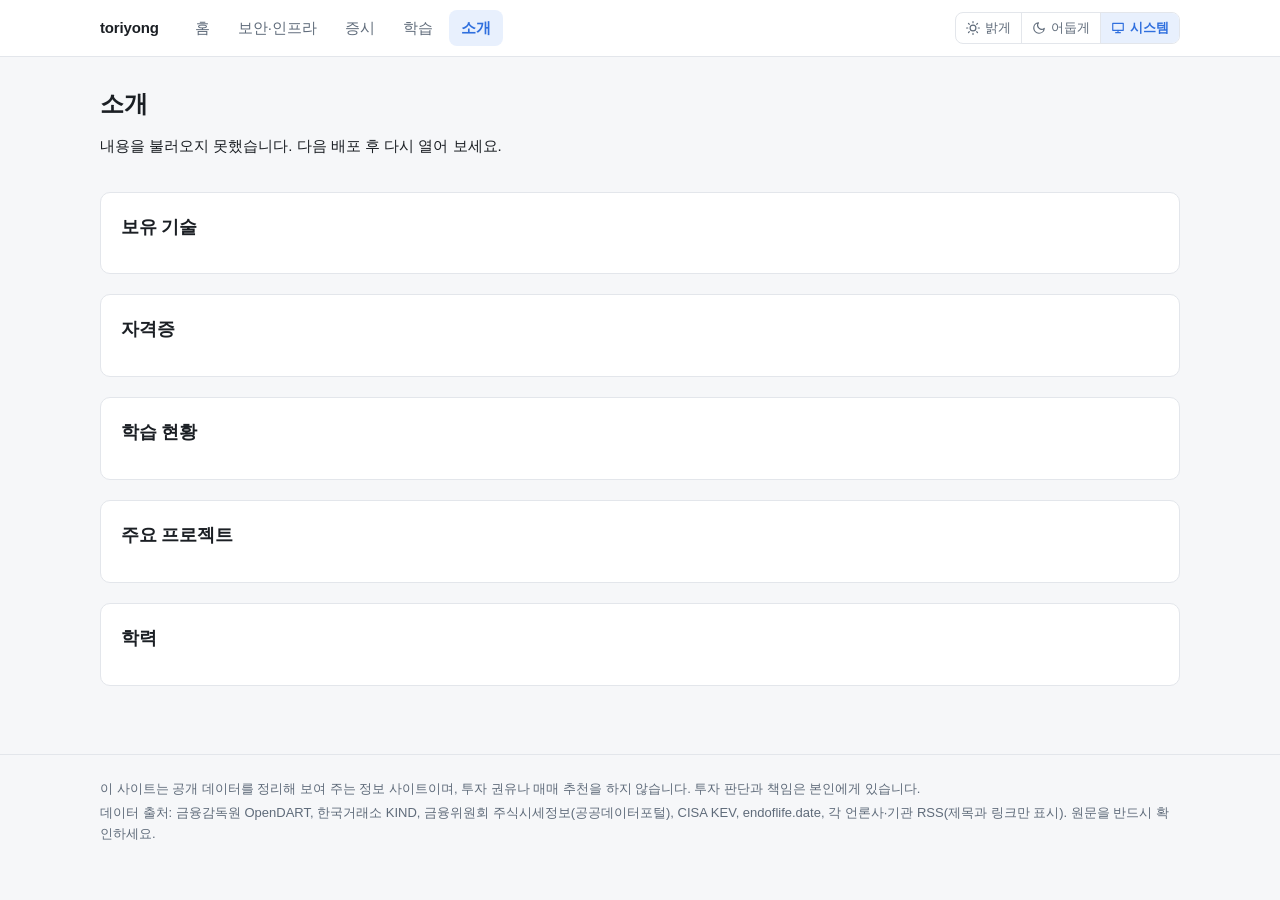
==== site/about/index.html @ ed3b2748 "소개: 개인 포트폴리오 페이지 추가 같은 저장소에 /about/ 로 추가. 탭에 '소개' 추가.  - config/portfolio.yml 하나만 고치면 내용이 바뀐다 - tool" ====
<!DOCTYPE html>
<html lang="ko">
<head>
  <meta charset="utf-8">
  <meta name="viewport" content="width=device-width, initial-scale=1">
  <!-- 검색 색인 차단. 공개하려면 아래 한 줄을 지우세요(내용을 검토한 뒤에). -->
  <meta name="robots" content="noindex, nofollow">
  <meta http-equiv="Content-Security-Policy" content="default-src 'self'; script-src 'self'; style-src 'self'; img-src 'self' data:; connect-src 'self'; base-uri 'none'; form-action 'none'; object-src 'none'">
  <meta name="referrer" content="strict-origin-when-cross-origin">
  <title>소개 · toriyong</title>
  <script src="../assets/theme.js"></script>
  <link rel="stylesheet" href="../assets/style.css">
</head>
<body data-root="../" data-tab="about">
  <main>
    <div class="wrap">
      <header class="pf-head">
        <h1 id="pf-name">소개</h1>
        <p class="pf-headline" id="pf-headline"></p>
        <p class="pf-summary" id="pf-summary"></p>
        <div class="pf-links" id="pf-links"></div>
      </header>

      <section class="panel">
        <div class="panel-head"><h2>보유 기술</h2></div>
        <div id="pf-skills"></div>
      </section>

      <section class="panel">
        <div class="panel-head">
          <h2>자격증</h2>
          <span class="meta" id="pf-cert-note"></span>
        </div>
        <div id="pf-certs"></div>
      </section>

      <section class="panel">
        <div class="panel-head">
          <h2>학습 현황</h2>
          <span class="meta" id="pf-study-note"></span>
        </div>
        <div id="pf-study"></div>
      </section>

      <section class="panel">
        <div class="panel-head"><h2>주요 프로젝트</h2></div>
        <div id="pf-projects"></div>
      </section>

      <section class="panel" id="pf-edu-panel">
        <div class="panel-head"><h2>학력</h2></div>
        <div id="pf-edu"></div>
      </section>
    </div>
  </main>
  <script src="../assets/common.js"></script>
  <script src="about.js"></script>
</body>
</html>
---- site/assets/style.css ----
/* toriyong.github.io — 공통 스타일 (외부 폰트·CDN 없음) */
:root {
  --bg: #f6f7f9;
  --panel: #ffffff;
  --line: #e3e6eb;
  --text: #1b1f24;
  --muted: #5f6b7a;
  --accent: #2f6fde;
  --accent-soft: #e8f0fd;
  --good: #1a7f4b;
  --good-soft: #e3f4ea;
  --warn: #9a6200;
  --warn-soft: #fdf1dc;
  --bad: #c0392b;
  --bad-soft: #fbe6e3;
  --neutral-soft: #eef0f3;
  --radius: 10px;
  color-scheme: light;
  --font: -apple-system, BlinkMacSystemFont, "Segoe UI", "Apple SD Gothic Neo", "Malgun Gothic", "Noto Sans KR", sans-serif;
}
/* 테마: data-theme = light | dark | system (theme.js가 <html>에 설정) */
:root[data-theme="dark"] {
    --bg: #0f1216;
    --panel: #171b21;
    --line: #2a3039;
    --text: #e6e9ee;
    --muted: #9aa5b4;
    --accent: #6ea0ff;
    --accent-soft: #1b2a45;
    --good: #4cc38a;
    --good-soft: #15302a;
    --warn: #e5b04a;
    --warn-soft: #3a2e14;
    --bad: #ff7b6b;
    --bad-soft: #3d1d1a;
    --neutral-soft: #222830;
    color-scheme: dark;
}
@media (prefers-color-scheme: dark) {
  :root[data-theme="system"], :root:not([data-theme]) {
    --bg: #0f1216;
    --panel: #171b21;
    --line: #2a3039;
    --text: #e6e9ee;
    --muted: #9aa5b4;
    --accent: #6ea0ff;
    --accent-soft: #1b2a45;
    --good: #4cc38a;
    --good-soft: #15302a;
    --warn: #e5b04a;
    --warn-soft: #3a2e14;
    --bad: #ff7b6b;
    --bad-soft: #3d1d1a;
    --neutral-soft: #222830;
    color-scheme: dark;
  }
}

* { box-sizing: border-box; }
html, body { margin: 0; }
body {
  background: var(--bg);
  color: var(--text);
  font: 15px/1.6 var(--font);
  -webkit-font-smoothing: antialiased;
}
a { color: var(--accent); text-decoration: none; }
a:hover { text-decoration: underline; }
.wrap { max-width: 1120px; margin: 0 auto; padding: 0 20px; }

/* 헤더 / 탭 */
.site-header { background: var(--panel); border-bottom: 1px solid var(--line); position: sticky; top: 0; z-index: 10; }
.site-header .wrap { display: flex; align-items: center; gap: 24px; height: 56px; }
.brand { font-weight: 700; color: var(--text); letter-spacing: -0.01em; }
.tabs { display: flex; gap: 4px; overflow-x: auto; }
.tabs a { padding: 6px 12px; border-radius: 8px; color: var(--muted); white-space: nowrap; }
.tabs a:hover { background: var(--neutral-soft); text-decoration: none; }
.tabs a.active { color: var(--accent); background: var(--accent-soft); font-weight: 600; }

main { padding: 28px 0 48px; }
h1 { font-size: 24px; margin: 0 0 4px; letter-spacing: -0.02em; }
h2 { font-size: 18px; margin: 0 0 12px; letter-spacing: -0.01em; }
.lead { color: var(--muted); margin: 0 0 24px; }

/* 패널 */
.panel { background: var(--panel); border: 1px solid var(--line); border-radius: var(--radius); padding: 20px; margin-bottom: 20px; }
.panel-head { display: flex; align-items: baseline; justify-content: space-between; gap: 12px; flex-wrap: wrap; margin-bottom: 12px; }
.panel-head h2 { margin: 0; }
.meta { color: var(--muted); font-size: 13px; }

/* 배너 */
.banner { border-radius: 8px; padding: 10px 14px; margin-bottom: 16px; font-size: 14px; }
.banner.warn { background: var(--warn-soft); color: var(--warn); }
.banner.info { background: var(--accent-soft); color: var(--accent); }
.hidden { display: none !important; }

/* 허브 카드 */
.cards { display: grid; grid-template-columns: repeat(auto-fit, minmax(260px, 1fr)); gap: 16px; }
.card { display: block; background: var(--panel); border: 1px solid var(--line); border-radius: var(--radius); padding: 20px; color: var(--text); transition: border-color .15s; }
.card:hover { border-color: var(--accent); text-decoration: none; }
.card h2 { margin-bottom: 6px; }
.card p { color: var(--muted); margin: 0 0 12px; }
.card .stat { font-size: 13px; color: var(--muted); }
.card .stat strong { color: var(--text); }

/* 요약 칩 */
.chips { display: flex; flex-wrap: wrap; gap: 8px; }
.chip { display: inline-flex; align-items: center; gap: 6px; padding: 4px 10px; border-radius: 999px; background: var(--neutral-soft); font-size: 13px; }
.chip strong { font-weight: 700; }

/* 등급 배지 */
.badge { display: inline-block; padding: 1px 8px; border-radius: 6px; font-size: 12px; font-weight: 600; white-space: nowrap; }
.g-scalp { background: var(--good-soft); color: var(--good); }
.g-swing { background: var(--accent-soft); color: var(--accent); }
.g-watch { background: var(--neutral-soft); color: var(--muted); }
.g-pending { background: var(--warn-soft); color: var(--warn); }
.g-exclude { background: var(--bad-soft); color: var(--bad); }
.g-spac { background: var(--neutral-soft); color: var(--muted); }

/* 캘린더 */
.cal-nav { display: flex; align-items: center; gap: 8px; }
.cal-nav button { background: var(--panel); color: var(--text); border: 1px solid var(--line); border-radius: 8px; padding: 4px 10px; cursor: pointer; font: inherit; }
.cal-nav button:hover { border-color: var(--accent); }
.cal-title { font-weight: 700; min-width: 110px; text-align: center; }
.cal { display: grid; grid-template-columns: repeat(5, minmax(0, 1fr)); gap: 6px; }
.cal-dow { font-size: 12px; color: var(--muted); text-align: center; padding-bottom: 2px; }
.cal-day { min-width: 0; min-height: 92px; border: 1px solid var(--line); border-radius: 8px; padding: 6px; background: var(--bg); }
.cal-day.out { opacity: .4; }
.cal-day.today { border-color: var(--accent); box-shadow: inset 0 0 0 1px var(--accent); }
.cal-date { font-size: 12px; font-weight: 700; color: var(--muted); margin-bottom: 4px; }
.ev { display: block; font-size: 12px; line-height: 1.35; padding: 2px 6px; border-radius: 5px; margin-bottom: 3px; background: var(--panel); border: 1px solid var(--line); overflow: hidden; text-overflow: ellipsis; white-space: nowrap; }
.ev.sub { border-left: 3px solid var(--accent); }
.ev.list { border-left: 3px solid var(--good); }
.ev-kind { color: var(--muted); margin-right: 3px; }

/* 테이블 */
.filters { display: flex; gap: 6px; flex-wrap: wrap; }
.filters button { background: var(--panel); color: var(--muted); border: 1px solid var(--line); border-radius: 999px; padding: 3px 12px; cursor: pointer; font: inherit; font-size: 13px; }
.filters button.on { color: var(--accent); border-color: var(--accent); background: var(--accent-soft); }
.table-wrap { overflow-x: auto; }
table { width: 100%; border-collapse: collapse; font-size: 14px; }
th, td { padding: 9px 10px; border-bottom: 1px solid var(--line); text-align: left; vertical-align: top; white-space: nowrap; }
th { font-size: 12px; color: var(--muted); font-weight: 600; }
td.num, th.num { text-align: right; font-variant-numeric: tabular-nums; }
td.name strong { display: block; }
td .sub-line { display: block; font-size: 12px; color: var(--muted); }
details.reasons summary { cursor: pointer; list-style: none; }
details.reasons summary::-webkit-details-marker { display: none; }
details.reasons ul { margin: 6px 0 0; padding-left: 16px; font-size: 12px; color: var(--muted); white-space: normal; min-width: 220px; }
.empty { color: var(--muted); text-align: center; padding: 28px 0; }

/* 범례 */
.legend { display: grid; gap: 8px; margin: 0; padding: 0; list-style: none; }
.legend li { display: flex; gap: 10px; align-items: baseline; font-size: 14px; }
.legend .badge { min-width: 64px; text-align: center; }

/* 준비 중 */
.soon { text-align: center; padding: 48px 20px; }
.soon ul { display: inline-block; text-align: left; color: var(--muted); }

/* 푸터 */
.site-footer { border-top: 1px solid var(--line); padding: 20px 0 32px; color: var(--muted); font-size: 13px; }
.site-footer p { margin: 4px 0; }

@media (max-width: 720px) {
  .site-header .wrap { gap: 12px; }
  .brand { display: none; }
  .cal { gap: 3px; }
  .cal-day { min-height: 64px; padding: 4px; }
  .ev { font-size: 11px; padding: 1px 4px; }
}

/* 테마 전환 버튼 */
.theme-switch { margin-left: auto; display: inline-flex; border: 1px solid var(--line); border-radius: 8px; overflow: hidden; flex-shrink: 0; }
.theme-switch button { display: inline-flex; align-items: center; background: transparent; color: var(--muted); border: 0; padding: 5px 10px; font: inherit; font-size: 13px; cursor: pointer; white-space: nowrap; }
.theme-switch button + button { border-left: 1px solid var(--line); }
.theme-switch button:hover { color: var(--text); background: var(--neutral-soft); }
.theme-switch button[aria-pressed="true"] { color: var(--accent); background: var(--accent-soft); font-weight: 600; }
.theme-switch .ico { margin-right: 5px; flex-shrink: 0; }
@media (max-width: 720px) {
  .theme-switch .lbl { display: none; }
  .theme-switch .ico { margin-right: 0; }
  .theme-switch button { padding: 6px 9px; }
}

/* ---------------- 보안·인프라 페이지 ---------------- */
.stats { display: grid; grid-template-columns: repeat(4, minmax(0, 1fr)); gap: 12px; }
.stat-tile { display: flex; flex-direction: column; gap: 2px; padding: 14px 16px; border: 1px solid var(--line); border-radius: 10px; background: var(--bg); color: var(--text); min-width: 0; }
.stat-tile:hover { border-color: var(--accent); text-decoration: none; }
.stat-label { font-size: 13px; color: var(--muted); }
.stat-value { font-size: 26px; font-weight: 700; letter-spacing: -0.02em; line-height: 1.25; }
.stat-note { font-size: 12px; color: var(--muted); overflow: hidden; text-overflow: ellipsis; white-space: nowrap; }
.stat-tile.tone-bad .stat-value { color: var(--bad); }
.stat-tile.tone-warn .stat-value { color: var(--warn); }

.jump { display: flex; gap: 6px; overflow-x: auto; padding: 2px 0 14px; margin-bottom: 4px; scrollbar-width: none; }
.jump::-webkit-scrollbar { display: none; }
.jump a { flex-shrink: 0; padding: 5px 12px; border: 1px solid var(--line); border-radius: 999px; background: var(--panel); color: var(--muted); font-size: 13px; }
.jump a:hover { color: var(--accent); border-color: var(--accent); text-decoration: none; }
section[id] { scroll-margin-top: 72px; }

.badge.sev-critical { background: var(--bad-soft); color: var(--bad); }
.badge.sev-high { background: var(--warn-soft); color: var(--warn); }
.badge.sev-medium { background: var(--accent-soft); color: var(--accent); }
.badge.sev-info { background: var(--neutral-soft); color: var(--muted); }
.tag { display: inline-block; padding: 0 7px; border-radius: 5px; font-size: 12px; background: var(--neutral-soft); color: var(--muted); white-space: nowrap; }
.src { font-size: 12px; color: var(--muted); white-space: nowrap; }

.top-list { list-style: none; margin: 0; padding: 0; counter-reset: top; }
.top-item { position: relative; padding: 12px 0 12px 34px; border-top: 1px solid var(--line); counter-increment: top; }
.top-item:first-child { border-top: 0; padding-top: 4px; }
.top-item::before { content: counter(top); position: absolute; left: 0; top: 12px; width: 22px; height: 22px; border-radius: 6px; background: var(--neutral-soft); color: var(--muted); font-size: 12px; font-weight: 700; display: grid; place-items: center; }
.top-item:first-child::before { top: 4px; }
.top-meta { display: flex; flex-wrap: wrap; align-items: center; gap: 6px; margin-bottom: 4px; }
.top-title { display: block; font-size: 16px; font-weight: 600; color: var(--text); line-height: 1.45; overflow-wrap: anywhere; }

.filter-rows { display: grid; gap: 8px; margin-bottom: 8px; }
.filter-rows .filters { flex-wrap: nowrap; overflow-x: auto; scrollbar-width: none; padding-bottom: 2px; }
.filter-rows .filters::-webkit-scrollbar { display: none; }
.filter-rows .filters button { flex-shrink: 0; }
.news-list { list-style: none; margin: 0; padding: 0; }
.news-item { padding: 10px 0; border-top: 1px solid var(--line); }
.news-item a { color: var(--text); font-weight: 500; overflow-wrap: anywhere; }
.news-sub { display: flex; flex-wrap: wrap; align-items: center; gap: 6px; margin-top: 4px; }
.more-wrap { text-align: center; margin-top: 10px; }
.more { background: var(--panel); color: var(--text); border: 1px solid var(--line); border-radius: 8px; padding: 6px 18px; cursor: pointer; font: inherit; }

.bars { list-style: none; margin: 0; padding: 0; display: grid; gap: 8px; }
.bar-row { display: grid; grid-template-columns: 96px 1fr 36px; align-items: center; gap: 10px; }
.bar-label { background: none; border: 0; padding: 0; color: var(--text); font: inherit; font-size: 13px; text-align: left; cursor: pointer; }
.bar-label:hover { color: var(--accent); }
.bar-track { height: 10px; background: var(--neutral-soft); border-radius: 999px; overflow: hidden; }
.bar-fill { display: block; height: 100%; background: var(--accent); border-radius: 999px; }
.bar-value { font-size: 13px; text-align: right; font-variant-numeric: tabular-nums; color: var(--muted); }

td.wrap-cell { white-space: normal; min-width: 200px; }
.grid-2 { display: grid; grid-template-columns: minmax(0, 1fr) minmax(0, 1fr); gap: 20px; }
.grid-2 .panel { margin-bottom: 20px; }
.patch-list, .incident-list { list-style: none; margin: 0; padding: 0; display: grid; gap: 12px; }
.patch-item { display: flex; gap: 12px; align-items: flex-start; }
.dday { flex-shrink: 0; min-width: 56px; text-align: center; padding: 4px 8px; border-radius: 8px; background: var(--neutral-soft); font-weight: 700; font-variant-numeric: tabular-nums; }
.dday.soon { background: var(--warn-soft); color: var(--warn); }
.incident-list li { overflow-wrap: anywhere; }
.incident-list .tag { margin-right: 6px; }
.link-chips { display: flex; flex-wrap: wrap; gap: 6px; margin-top: 14px; }
.link-chips .chip { color: var(--accent); }

.eol-grid { display: grid; grid-template-columns: repeat(auto-fill, minmax(240px, 1fr)); gap: 12px; }
.eol-card { border: 1px solid var(--line); border-radius: 10px; padding: 12px 14px; background: var(--bg); }
.eol-head { display: flex; justify-content: space-between; align-items: baseline; margin-bottom: 6px; }
.eol-card ul { list-style: none; margin: 0; padding: 0; }
.eol-row { display: grid; grid-template-columns: 1fr auto auto; gap: 10px; font-size: 13px; padding: 4px 0; border-top: 1px dashed var(--line); font-variant-numeric: tabular-nums; }
.eol-row:first-child { border-top: 0; }
.eol-ver { font-weight: 600; }
.eol-date { color: var(--muted); }
.eol-left { min-width: 64px; text-align: right; }
.eol-row.st-warn .eol-left { color: var(--warn); font-weight: 700; }
.eol-row.st-ended .eol-left { color: var(--bad); font-weight: 700; }

/* ---------------- 모바일 공통 ---------------- */
@media (max-width: 900px) {
  .stats { grid-template-columns: repeat(2, minmax(0, 1fr)); }
  .grid-2 { grid-template-columns: minmax(0, 1fr); gap: 0; }
}
@media (max-width: 720px) {
  .wrap { padding: 0 14px; }
  main { padding: 20px 0 36px; }
  h1 { font-size: 21px; }
  .lead { font-size: 14px; margin-bottom: 18px; }
  .panel { padding: 16px 14px; border-radius: 10px; margin-bottom: 14px; }
  .stat-value { font-size: 22px; }
  .stat-tile { padding: 12px; }
  .top-title { font-size: 15px; }
  .bar-row { grid-template-columns: 82px 1fr 30px; }
  .panel-head { margin-bottom: 10px; }
  .tabs a { padding: 6px 10px; }

  /* 표 → 카드: data-label 이 있는 표는 행을 카드처럼 쌓아서 보여 줌 */
  table.rcards thead { display: none; }
  table.rcards, table.rcards tbody, table.rcards tr, table.rcards td { display: block; width: 100%; }
  table.rcards tr { display: flex; flex-direction: column; border: 1px solid var(--line); border-radius: 10px; padding: 10px 12px; margin-bottom: 10px; background: var(--bg); }
  table.rcards td { border: 0; padding: 3px 0; white-space: normal; display: flex; justify-content: space-between; gap: 12px; text-align: right; min-width: 0; }
  table.rcards td::before { content: attr(data-label); color: var(--muted); font-size: 12px; text-align: left; flex-shrink: 0; }
  table.rcards td.num { text-align: right; }
  table.rcards td.card-title { order: -1; display: block; text-align: left; font-size: 15px; padding-bottom: 6px; margin-bottom: 4px; border-bottom: 1px dashed var(--line); }
  table.rcards td.card-title::before { content: none; }
  table.rcards td .sub-line { display: inline; margin-left: 6px; }
  table.rcards td.empty { display: block; text-align: center; }
  table.rcards td.empty::before { content: none; }
}
.card .clip { overflow: hidden; text-overflow: ellipsis; white-space: nowrap; }
/* 모바일 터치 영역 확보 (최소 32px 이상) */
@media (max-width: 720px) {
  .bar-label { min-height: 32px; }
  .filters button, .jump a { padding: 6px 12px; }
  .cal-nav button { padding: 6px 12px; }
  .theme-switch button { min-height: 32px; }
}
/* 증시 캘린더: 모바일에서는 날짜별 목록으로 */
.agenda { display: none; list-style: none; margin: 0; padding: 0; }
.agenda-day { display: grid; grid-template-columns: 44px 1fr; gap: 10px; padding: 10px 0; border-top: 1px solid var(--line); }
.agenda-day:first-child { border-top: 0; }
.agenda-day.today .agenda-date strong { color: var(--accent); }
.agenda-date { display: flex; flex-direction: column; align-items: center; line-height: 1.2; }
.agenda-date strong { font-size: 18px; }
.agenda-date span { font-size: 12px; color: var(--muted); }
.agenda-evs { display: grid; gap: 6px; min-width: 0; }
.agenda-evs .ev { display: flex; align-items: center; gap: 6px; font-size: 14px; padding: 6px 10px; margin: 0; white-space: normal; }
.ev-badge { margin-left: auto; }
@media (max-width: 720px) {
  #calendar { display: none; }
  .agenda { display: block; }
  .stat-note { white-space: normal; }
  /* 카드형 표: 라벨은 왼쪽, 값과 보조 문구는 오른쪽에 붙여서 */
  table.rcards td { justify-content: flex-end; align-items: baseline; gap: 6px; flex-wrap: wrap; }
  table.rcards td::before { margin-right: auto; }
}
/* 공모주 표(PC): 주관사는 줄바꿈 허용해서 표 폭을 줄임 */
td.uw { white-space: normal; min-width: 90px; max-width: 160px; }
th, td { padding: 9px 8px; }

/* 공모주: 30일 이후 예정 종목 접기 */
.window-note { margin: 10px 0 0; }
.rcards tr.dim td { opacity: .62; }
.rcards tr.later-toggle td { text-align: center; padding: 12px 8px; }
.rcards tr.later-toggle .more { margin: 0; }
@media (max-width: 720px) {
  .rcards tr.later-toggle { border: 0; background: none; padding: 0; }
  .rcards tr.later-toggle td { display: block; }
  .rcards tr.later-toggle td::before { content: none; }
}

/* 청약 판단(경쟁률 고정 기준) */
.sub-strong  { background: var(--good-soft); color: var(--good); }
.sub-normal  { background: var(--accent-soft); color: var(--accent); }
.sub-caution { background: var(--warn-soft); color: var(--warn); }
.sub-avoid   { background: var(--bad-soft); color: var(--bad); }
.legend + .sub-h, h3.sub-h { font-size: 15px; margin: 18px 0 8px; }

/* 요약 칩 → 간단 정보 펼침 */
.chip-btn { border: 1px solid transparent; font: inherit; font-size: 13px; color: var(--text); cursor: pointer; }
.chip-btn:hover:not([disabled]) { border-color: var(--accent); }
.chip-btn.on { border-color: var(--accent); background: var(--accent-soft); }
.chip-btn[disabled] { opacity: .5; cursor: default; }
.summary-detail { margin-top: 12px; border: 1px solid var(--line); border-radius: 10px; padding: 10px 14px; }
.sd-head { display: flex; justify-content: space-between; align-items: center; margin-bottom: 4px; }
.sd-list { list-style: none; margin: 0; padding: 0; }
.sd-list li { display: grid; grid-template-columns: minmax(120px, 200px) 1fr auto; gap: 4px 12px; align-items: center; padding: 8px 0; border-top: 1px solid var(--line); }
.sd-list li:first-child { border-top: 0; }
.sd-name { font-weight: 600; }
.sd-meta { display: flex; flex-wrap: wrap; gap: 4px 12px; font-size: 13px; color: var(--muted); }
.sd-badges { display: flex; gap: 6px; justify-content: flex-end; }
.link-btn { background: none; border: 0; color: var(--accent); cursor: pointer; font: inherit; font-size: 13px; padding: 4px; }
@media (max-width: 720px) {
  .sd-list li { grid-template-columns: 1fr auto; }
  .sd-meta { grid-column: 1 / -1; grid-row: 2; }
}

/* ---------------- 증시 하위 메뉴 · 성적표 · 관심종목 ---------------- */
.subnav { border-bottom: 1px solid var(--line); background: var(--panel); }
.subnav .wrap { display: flex; gap: 4px; overflow-x: auto; scrollbar-width: none; }
.subnav .wrap::-webkit-scrollbar { display: none; }
.subnav a { padding: 10px 14px; color: var(--muted); border-bottom: 2px solid transparent; white-space: nowrap; font-size: 14px; text-decoration: none; }
.subnav a:hover { color: var(--text); }
.subnav a.active { color: var(--accent); border-bottom-color: var(--accent); font-weight: 600; }


/* 수익률 색: 국내 관례대로 상승 빨강 · 하락 파랑 */
.up { color: #d6336c; font-weight: 600; }
.down { color: #1c7ed6; font-weight: 600; }
:root[data-theme="dark"] .up { color: #ff6b8b; }
:root[data-theme="dark"] .down { color: #4dabf7; }
@media (prefers-color-scheme: dark) {
  :root[data-theme="system"] .up, :root:not([data-theme]) .up { color: #ff6b8b; }
  :root[data-theme="system"] .down, :root:not([data-theme]) .down { color: #4dabf7; }
}
tr.hl td { background: var(--accent-soft); }

.sector-grid { display: grid; grid-template-columns: repeat(auto-fill, minmax(240px, 1fr)); gap: 10px; }
.sector { border: 1px solid var(--line); border-radius: 10px; padding: 12px; display: grid; gap: 6px; }
.sector-head { display: flex; justify-content: space-between; gap: 8px; align-items: baseline; }
.sector-n { font-weight: 800; color: var(--accent); white-space: nowrap; }
.bar { height: 6px; border-radius: 3px; background: var(--neutral-soft); overflow: hidden; }
.bar-fill { display: block; height: 100%; background: var(--accent); border-radius: 3px; }
.sector-meta { display: flex; flex-wrap: wrap; gap: 4px 12px; font-size: 13px; color: var(--muted); }
.sector-names { font-size: 12.5px; color: var(--muted); }

.attain { display: inline-flex; align-items: center; gap: 8px; }
.attain-track { display: inline-block; width: 64px; height: 6px; border-radius: 3px; background: var(--neutral-soft); overflow: hidden; }
.attain-bar { display: block; height: 100%; background: var(--accent); border-radius: 3px; }
ul.plain { list-style: none; margin: 0; padding: 0; font-size: 13px; }

.feed { list-style: none; margin: 0; padding: 0; }
.feed-item { padding: 9px 0; border-top: 1px solid var(--line); }
.feed-item:first-child { border-top: 0; padding-top: 2px; }
.feed-meta { display: flex; flex-wrap: wrap; align-items: center; gap: 6px; margin-bottom: 3px; font-size: 12px; }
.feed-title { display: block; color: var(--text); line-height: 1.45; overflow-wrap: anywhere; }
.feed.compact .feed-title { font-size: 14px; }

/* ---------------- 학습 (비밀번호 페이지) ---------------- */
.lock-panel { max-width: 460px; margin: 24px auto; }
.unlock { display: grid; gap: 8px; margin: 10px 0 14px; }
.unlock input[type=password] { font: inherit; padding: 9px 12px; border-radius: 8px; border: 1px solid var(--line); background: var(--bg); color: var(--text); }
.unlock button { font: inherit; padding: 9px 12px; border-radius: 8px; border: 0; background: var(--accent); color: #fff; cursor: pointer; font-weight: 600; }
.unlock button[disabled] { opacity: .6; cursor: default; }
.remember { font-size: 13px; color: var(--muted); display: flex; gap: 6px; align-items: center; }
.link-btn { background: none; border: 0; color: var(--accent); cursor: pointer; font: inherit; font-size: 13px; padding: 0; }

.dday-grid { display: grid; grid-template-columns: repeat(auto-fill, minmax(230px, 1fr)); gap: 10px; }
.dday { border: 1px solid var(--line); border-radius: 10px; padding: 14px; display: grid; gap: 6px; border-top: 4px solid var(--accent); }
.dday.x-eis { border-top-color: #e8590c; }
.dday.x-eip { border-top-color: #1c7ed6; }
.dday-head { display: flex; justify-content: space-between; gap: 8px; align-items: baseline; }
.dday-big { font-size: 30px; font-weight: 800; font-variant-numeric: tabular-nums; }
.dday-next { font-size: 13px; }
.progress-row { display: flex; flex-wrap: wrap; gap: 8px; margin-bottom: 10px; }

.cal.cal7 { grid-template-columns: repeat(7, minmax(0, 1fr)); }
.cal-day.wkend { background: var(--neutral-soft); }
.ev.exam { font-weight: 600; }
.ev.exam.x-eis { border-left: 3px solid #e8590c; }
.ev.exam.x-eip { border-left: 3px solid #1c7ed6; }
.task { display: flex; gap: 4px; align-items: baseline; width: 100%; text-align: left; font: inherit; font-size: 11.5px; line-height: 1.3; padding: 2px 5px; margin-bottom: 3px; border-radius: 5px; border: 1px dashed var(--line); background: transparent; color: var(--text); cursor: pointer; overflow: hidden; }
.task .chk { flex: none; color: var(--muted); }
.task.x-eis { border-color: #f4a46e; }
.task.x-eip { border-color: #74b0e8; }
.task.done { opacity: .55; text-decoration: line-through; }
.task.wk { border-style: solid; font-weight: 600; }
.task.done .chk { color: var(--good); }
.exam-block + .exam-block { margin-top: 18px; }
@media (max-width: 720px) {
  .agenda-evs .task { font-size: 14px; padding: 6px 10px; white-space: normal; }
  .dday-big { font-size: 26px; }
}
/* 지금 청약할 종목 */
.next-grid { display: grid; grid-template-columns: repeat(auto-fill, minmax(300px, 1fr)); gap: 12px; margin-bottom: 8px; }
.next-card { border: 1px solid var(--line); border-radius: 12px; padding: 14px; display: grid; gap: 8px; }
.next-card.live { border-color: var(--accent); box-shadow: 0 0 0 1px var(--accent) inset; }
.next-head { display: flex; justify-content: space-between; align-items: baseline; gap: 8px; }
.next-name { font-size: 17px; color: var(--text); }
.next-when { font-weight: 800; color: var(--muted); white-space: nowrap; }
.next-when.live { color: var(--bad); }
.next-badges { display: flex; flex-wrap: wrap; gap: 6px; }
.kvs { display: grid; grid-template-columns: 1fr 1fr; gap: 6px 14px; }
.kv { display: flex; flex-direction: column; min-width: 0; }
.kv .k { font-size: 11.5px; color: var(--muted); }
.kv .v { font-size: 14px; font-weight: 600; overflow-wrap: anywhere; }
.kv.hl .v { color: var(--accent); }
.next-link { font-size: 13px; justify-self: end; }
/* ---------------- 보안 탭 개편: 공식 공지·CVE·킬 체인·제로트러스트 ---------------- */
.stats.stats-5 { grid-template-columns: repeat(5, minmax(0, 1fr)); }
.sub-h { font-size: 15px; margin: 6px 0 10px; display: flex; gap: 8px; align-items: baseline; flex-wrap: wrap; }

.feed { list-style: none; margin: 0; padding: 0; }
.feed-item { padding: 11px 0; border-top: 1px solid var(--line); }
.feed-item:first-child { border-top: 0; padding-top: 2px; }
.feed-meta { display: flex; flex-wrap: wrap; align-items: center; gap: 6px; margin-bottom: 4px; }
.feed-title { display: block; color: var(--text); font-weight: 600; line-height: 1.45; overflow-wrap: anywhere; }
.feed.compact .feed-title { font-weight: 500; font-size: 14px; }
.outlets { font-size: 12px; color: var(--muted); margin-top: 3px; }

.org { display: inline-block; padding: 1px 8px; border-radius: 6px; font-size: 12px; font-weight: 700; white-space: nowrap; border: 1px solid var(--line); }
.org-kisa { background: var(--accent-soft); color: var(--accent); border-color: transparent; }
.org-fsi { background: var(--good-soft); color: var(--good); border-color: transparent; }
.org-cisa { background: var(--neutral-soft); color: var(--text); }

.seg { display: inline-flex; border: 1px solid var(--line); border-radius: 8px; overflow: hidden; }
.seg button { background: transparent; border: 0; color: var(--muted); padding: 6px 12px; font: inherit; font-size: 13px; cursor: pointer; white-space: nowrap; }
.seg button + button { border-left: 1px solid var(--line); }
.seg button.on { background: var(--accent-soft); color: var(--accent); font-weight: 600; }

.cve-list { list-style: none; margin: 8px 0 0; padding: 0; }
.cve-item { display: grid; grid-template-columns: 52px 1fr; gap: 12px; padding: 10px 0; border-top: 1px solid var(--line); align-items: start; }
.cve-item:first-child { border-top: 0; }
.score { display: grid; place-items: center; height: 40px; border-radius: 8px; font-weight: 800; font-size: 16px; font-variant-numeric: tabular-nums; }
.score.sev-critical { background: var(--bad-soft); color: var(--bad); }
.score.sev-high { background: var(--warn-soft); color: var(--warn); }
.score.sev-medium { background: var(--accent-soft); color: var(--accent); }
.score.sev-info { background: var(--neutral-soft); color: var(--muted); }
.cve-main { min-width: 0; }
.cve-top { display: flex; flex-wrap: wrap; align-items: center; gap: 8px; }
.cve-id { font-family: ui-monospace, SFMono-Regular, Consolas, monospace; font-size: 13px; font-weight: 700; }
.cve-title { font-weight: 600; margin-top: 2px; overflow-wrap: anywhere; }
.cve-sum { font-size: 13px; color: var(--muted); margin-top: 2px; overflow-wrap: anywhere; }

/* 킬 체인: 7단계 가로 흐름 */
.chain { list-style: none; margin: 0 0 18px; padding: 0; display: grid; grid-template-columns: repeat(7, minmax(0, 1fr)); gap: 8px; counter-reset: none; }
.chain li { position: relative; min-width: 0; }
.chain li:not(:last-child)::after { content: "›"; position: absolute; right: -8px; top: 50%; transform: translate(50%, -50%); color: var(--muted); font-size: 18px; z-index: 1; }
.chain-step { width: 100%; height: 100%; display: flex; flex-direction: column; align-items: flex-start; gap: 2px; padding: 10px; border: 1px solid var(--line); border-radius: 10px; background: var(--bg); color: var(--text); font: inherit; text-align: left; cursor: pointer; }
.chain-step:hover, .zt-tile:hover { border-color: var(--accent); }
.chain-step.has { background: var(--warn-soft); border-color: transparent; }
.chain-step.on, .zt-tile.on { outline: 2px solid var(--accent); outline-offset: -2px; }
.chain-no { font-size: 11px; color: var(--muted); font-weight: 700; }
.chain-step strong { font-size: 14px; }
.chain-count { font-size: 18px; font-weight: 800; font-variant-numeric: tabular-nums; }
.chain-step.has .chain-count { color: var(--warn); }
.chain-desc { font-size: 11.5px; color: var(--muted); line-height: 1.35; }

/* 제로트러스트 5대 영역 */
.zt { display: grid; grid-template-columns: repeat(5, minmax(0, 1fr)); gap: 8px; }
.zt-tile { display: flex; flex-direction: column; gap: 4px; padding: 12px; border: 1px solid var(--line); border-radius: 10px; background: var(--bg); color: var(--text); font: inherit; text-align: left; cursor: pointer; min-width: 0; }
.zt-head { display: flex; justify-content: space-between; align-items: baseline; gap: 6px; }
.zt-count { font-size: 20px; font-weight: 800; font-variant-numeric: tabular-nums; color: var(--muted); }
.zt-tile.has .zt-count { color: var(--accent); }
.zt-check { font-size: 12px; color: var(--muted); line-height: 1.4; }
.frame-detail { margin-top: 14px; border: 1px solid var(--line); border-radius: 10px; padding: 12px 14px; background: var(--bg); }
.frame-detail-head { display: flex; justify-content: space-between; align-items: baseline; gap: 10px; margin-bottom: 6px; }
.link-btn { background: none; border: 0; color: var(--accent); cursor: pointer; font: inherit; font-size: 13px; padding: 4px; }

@media (max-width: 1000px) {
  .stats.stats-5 { grid-template-columns: repeat(3, minmax(0, 1fr)); }
  .chain { grid-template-columns: repeat(4, minmax(0, 1fr)); }
  .chain li:nth-child(4)::after { content: none; }
  .zt { grid-template-columns: repeat(3, minmax(0, 1fr)); }
}
@media (max-width: 720px) {
  .stats.stats-5 { grid-template-columns: repeat(2, minmax(0, 1fr)); }
  .chain { grid-template-columns: minmax(0, 1fr); gap: 6px; }
  .chain li::after { content: none !important; }
  .chain-step { display: grid; grid-template-columns: 22px auto 1fr auto; align-items: center; gap: 8px; padding: 10px 12px; }
  .chain-desc { grid-column: 2 / -1; }
  .chain-count { font-size: 15px; justify-self: end; grid-column: 4; grid-row: 1; }
  .zt { grid-template-columns: minmax(0, 1fr); }
  .seg { width: 100%; }
  .seg button { flex: 1; padding: 8px 6px; }
  .cve-item { grid-template-columns: 46px 1fr; gap: 10px; }
}
.feed-sum { margin: 3px 0 0; font-size: 13px; color: var(--muted); line-height: 1.5; overflow-wrap: anywhere; display: -webkit-box; -webkit-line-clamp: 2; -webkit-box-orient: vertical; overflow: hidden; }

/* 관심종목 등록 버튼 */
.wl-actions { display: flex; flex-wrap: wrap; gap: 8px; align-items: center; margin: 0 0 16px; }
.btn-primary, .btn-ghost { display: inline-block; padding: 8px 14px; border-radius: 8px; font-size: 14px; font-weight: 600; text-decoration: none; }
.btn-primary { background: var(--accent); color: #fff; }
.btn-ghost { border: 1px solid var(--line); color: var(--text); }
.btn-primary:hover, .btn-ghost:hover { filter: brightness(1.05); text-decoration: none; }

/* ---------------- 학습 단원 ---------------- */
.task { display: flex; gap: 4px; align-items: flex-start; padding: 2px 4px; cursor: default; }
.task .chk { flex: none; border: 0; background: none; color: var(--muted); cursor: pointer; font: inherit; padding: 0 2px; line-height: 1.3; }
.task.done .chk { color: var(--good); }
.task-link { color: var(--text); text-decoration: none; min-width: 0; overflow-wrap: anywhere; }
.task-link:hover { color: var(--accent); text-decoration: underline; }
.unit-wrap { max-width: 860px; }
.crumb { font-size: 14px; margin: 0 0 10px; }
.points { margin: 0; padding-left: 20px; display: grid; grid-template-columns: minmax(0, 1fr); gap: 8px; line-height: 1.65; overflow-wrap: anywhere; }
.quiz-list { margin: 0; padding: 0; list-style: none; display: grid; grid-template-columns: minmax(0, 1fr); gap: 14px; }
.quiz { border-top: 1px solid var(--line); padding-top: 12px; }
.quiz:first-child { border-top: 0; padding-top: 0; }
.quiz-q { margin: 0 0 6px; font-weight: 600; line-height: 1.55; }
.quiz-n { display: inline-block; min-width: 30px; color: var(--accent); font-weight: 800; }
.quiz-a summary { cursor: pointer; color: var(--accent); font-size: 14px; }
.quiz-a p { margin: 6px 0 0; padding: 10px 12px; border-radius: 8px; background: var(--good-soft); line-height: 1.6; }
pre.code { margin: 6px 0 8px; padding: 12px; border-radius: 8px; background: var(--neutral-soft); overflow-x: auto; font-size: 13px; line-height: 1.5; }
pre.code code { font-family: ui-monospace, SFMono-Regular, Consolas, monospace; white-space: pre; }
.unit-tools { display: flex; gap: 6px; flex-wrap: wrap; }
.unit-tools .more, .unit-nav .more { margin: 0; }
.unit-nav { display: grid; grid-template-columns: 1fr auto 1fr; gap: 10px; align-items: center; margin: 16px 0; font-size: 14px; }
.unit-nav > :last-child { text-align: right; }
.unit-list { margin: 0; padding-left: 22px; display: grid; gap: 6px; }
@media (max-width: 720px) { .unit-nav { grid-template-columns: 1fr; text-align: center; } .unit-nav > :last-child { text-align: center; } }
textarea.note { width: 100%; box-sizing: border-box; font: inherit; line-height: 1.6; padding: 10px 12px; border-radius: 8px; border: 1px solid var(--line); background: var(--bg); color: var(--text); resize: vertical; }
.doc-h { font-size: 15.5px; margin: 18px 0 6px; }
.doc-h:first-of-type { margin-top: 4px; }
.doc-p { margin: 0 0 10px; line-height: 1.75; overflow-wrap: anywhere; }
.progress-bar-row { display: flex; justify-content: space-between; align-items: flex-start; gap: 10px; flex-wrap: wrap; }
.progress-bar-row .more { margin: 0 0 10px; font-size: 13px; padding: 5px 12px; }

/* 관심종목 > 종목 검색 */
.search-row { display: flex; gap: 8px; align-items: center; margin-bottom: 10px; }
.search-input { flex: 1; min-width: 0; padding: 9px 12px; font: inherit; font-size: 15px; color: var(--text); background: var(--bg); border: 1px solid var(--line); border-radius: 8px; }
.search-input:focus { outline: 2px solid var(--accent); outline-offset: 1px; }
.sr-list { list-style: none; margin: 0; padding: 0; }
.sr-list .empty { padding: 14px 2px; color: var(--muted); font-size: 14px; }
.sr-item { display: flex; gap: 10px; align-items: center; padding: 10px 2px; border-top: 1px solid var(--line); }
.sr-main { flex: 1; min-width: 0; display: flex; flex-direction: column; gap: 2px; }
.sr-name { font-size: 15px; }
.sr-code { font-size: 13px; color: var(--muted); }
.sr-add, .sr-target { flex: none; padding: 5px 10px; font-size: 13px; border-radius: 7px; border: 1px solid var(--line); text-decoration: none; color: var(--text); }
.sr-add { border-color: var(--accent); color: var(--accent); font-weight: 600; }
.sr-add:hover, .sr-target:hover { background: var(--panel-2, rgba(127,127,127,.08)); }
@media (max-width: 520px) { .sr-target { display: none; } }
.star { flex: none; width: 32px; padding: 2px; font-size: 19px; line-height: 1; color: var(--muted); background: transparent; border: 0; cursor: pointer; }
.star.on { color: #f0a92e; }
.star:hover { color: #f0a92e; }
.sr-item.fav .sr-name { font-weight: 600; }

/* 소개(포트폴리오) */
.pf-head { margin-bottom: 20px; }
.pf-headline { margin: 2px 0 10px; font-size: 16px; color: var(--accent); font-weight: 600; }
.pf-summary { margin: 0 0 12px; max-width: 70ch; line-height: 1.75; }
.pf-links { display: flex; gap: 8px; flex-wrap: wrap; }
.pf-link { padding: 5px 13px; font-size: 13.5px; text-decoration: none; color: var(--text); border: 1px solid var(--line); border-radius: 999px; }
.pf-link:hover { border-color: var(--accent); color: var(--accent); }
.pf-skill-row { display: grid; grid-template-columns: minmax(0, 150px) minmax(0, 1fr); gap: 10px; padding: 9px 0; border-top: 1px solid var(--line); }
.pf-skill-row:first-child { border-top: 0; }
.pf-skill-group { font-size: 13.5px; color: var(--muted); }
.pf-chips { display: flex; gap: 6px; flex-wrap: wrap; }
.pf-chip { padding: 3px 10px; font-size: 13px; border: 1px solid var(--line); border-radius: 999px; }
.pf-chip.sm { font-size: 12px; padding: 2px 8px; color: var(--muted); }
.pf-list { list-style: none; margin: 0; padding: 0; }
.pf-cert { display: flex; gap: 10px; align-items: baseline; padding: 9px 0; border-top: 1px solid var(--line); }
.pf-cert:first-child { border-top: 0; }
.pf-cert-main { min-width: 0; display: flex; flex-direction: column; gap: 2px; }
.pf-badge { flex: none; padding: 2px 9px; font-size: 11.5px; font-weight: 600; border-radius: 999px; border: 1px solid var(--line); }
.pf-badge.on { color: var(--accent); border-color: var(--accent); background: var(--accent-soft); }
.pf-badge.prep { color: var(--muted); }
.pf-study-grid { display: grid; grid-template-columns: repeat(auto-fit, minmax(230px, 1fr)); gap: 10px; margin-bottom: 8px; }
.pf-study-card { min-width: 0; padding: 11px 13px; border: 1px solid var(--line); border-radius: 10px; display: flex; flex-direction: column; gap: 5px; }
.pf-study-top { display: flex; justify-content: space-between; gap: 8px; align-items: baseline; }
.pf-proj { padding: 13px 0; border-top: 1px solid var(--line); }
.pf-proj:first-child { border-top: 0; padding-top: 2px; }
.pf-proj-head { display: flex; justify-content: space-between; gap: 10px; align-items: baseline; flex-wrap: wrap; }
.pf-proj-sum { margin: 6px 0 8px; max-width: 72ch; line-height: 1.7; }
@media (max-width: 560px) { .pf-skill-row { grid-template-columns: minmax(0, 1fr); gap: 4px; } }
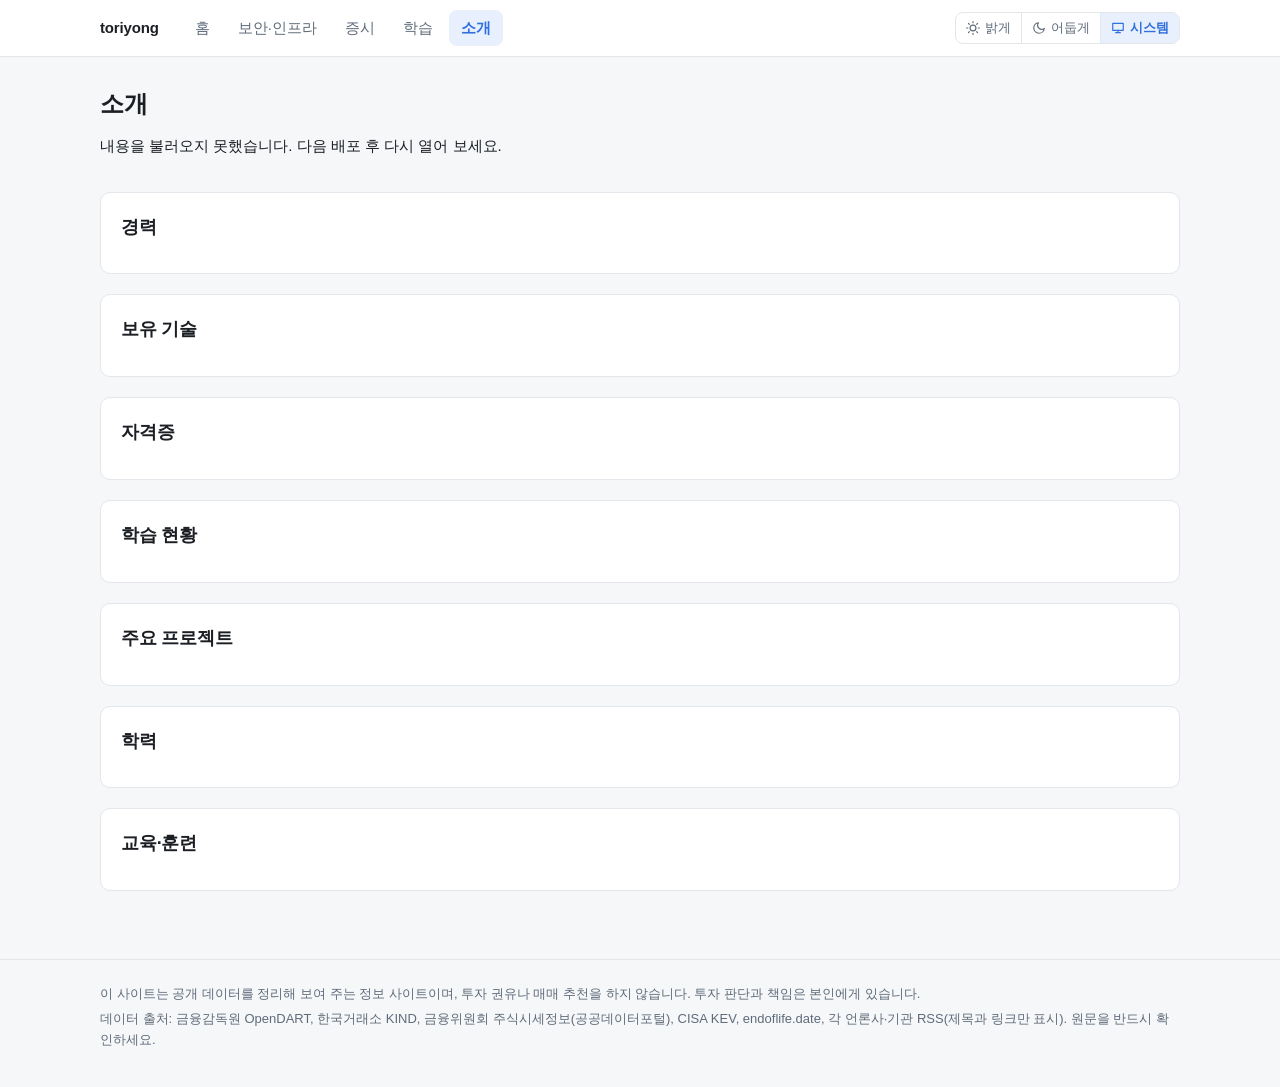
==== commit 55e3e8bc: "소개: 이력서 기준으로 전면 갱신 - 소개 문단을 백업 → 금융권 유지보수 → IDC 운영 → 멀티클라우드 구축·이관 →   보안 운영까지 고르게 담도록 다시 씀(한 분야에 치우치" ====
--- a/site/about/index.html
+++ b/site/about/index.html
@@ -20,6 +20,14 @@
         <p class="pf-summary" id="pf-summary"></p>
         <div class="pf-links" id="pf-links"></div>
       </header>
+
+      <section class="panel">
+        <div class="panel-head">
+          <h2>경력</h2>
+          <span class="meta" id="pf-career-note"></span>
+        </div>
+        <div id="pf-career"></div>
+      </section>
 
       <section class="panel">
         <div class="panel-head"><h2>보유 기술</h2></div>
@@ -51,6 +59,11 @@
         <div class="panel-head"><h2>학력</h2></div>
         <div id="pf-edu"></div>
       </section>
+
+      <section class="panel" id="pf-train-panel">
+        <div class="panel-head"><h2>교육·훈련</h2></div>
+        <div id="pf-train"></div>
+      </section>
     </div>
   </main>
   <script src="../assets/common.js"></script>
--- a/site/assets/style.css
+++ b/site/assets/style.css
@@ -585,6 +585,25 @@
 .star:hover { color: #f0a92e; }
 .sr-item.fav .sr-name { font-weight: 600; }
 
+/* 증시 > 주요 지수 카드 */
+.idx-tabs { display: flex; gap: 6px; flex-wrap: wrap; margin-bottom: 12px; }
+.idx-tab { padding: 5px 13px; font: inherit; font-size: 13.5px; color: var(--muted); background: transparent; border: 1px solid var(--line); border-radius: 999px; cursor: pointer; }
+.idx-tab.on { color: var(--accent); border-color: var(--accent); font-weight: 600; background: var(--accent-soft); }
+.idx-row { display: grid; grid-template-columns: repeat(auto-fill, minmax(150px, 1fr)); gap: 10px; }
+.idx-card { min-width: 0; padding: 11px 13px; border: 1px solid var(--line); border-radius: 10px; }
+.idx-name { font-size: 13px; color: var(--muted); margin-bottom: 4px; white-space: nowrap; overflow: hidden; text-overflow: ellipsis; }
+.idx-value { font-size: 19px; font-weight: 600; letter-spacing: -.01em; }
+.idx-diff { font-size: 12.5px; margin-bottom: 6px; }
+.idx-diff.flat { color: var(--muted); }
+.idx-date { font-size: 11px; margin-top: 2px; }
+svg.spark { display: block; width: 100%; height: 32px; }
+svg.spark polyline { fill: none; stroke-width: 1.6; vector-effect: non-scaling-stroke; }
+svg.spark.up polyline { stroke: #d6336c; }
+svg.spark.down polyline { stroke: #2f6fde; }
+svg.spark.flat polyline { stroke: var(--muted); }
+:root[data-theme="dark"] svg.spark.up polyline { stroke: #ff6b8b; }
+:root[data-theme="dark"] svg.spark.down polyline { stroke: #6ea0ff; }
+
 /* 소개(포트폴리오) */
 .pf-head { margin-bottom: 20px; }
 .pf-headline { margin: 2px 0 10px; font-size: 16px; color: var(--accent); font-weight: 600; }
@@ -613,3 +632,13 @@
 .pf-proj-head { display: flex; justify-content: space-between; gap: 10px; align-items: baseline; flex-wrap: wrap; }
 .pf-proj-sum { margin: 6px 0 8px; max-width: 72ch; line-height: 1.7; }
 @media (max-width: 560px) { .pf-skill-row { grid-template-columns: minmax(0, 1fr); gap: 4px; } }
+.pf-cert-act { flex: none; display: flex; gap: 6px; margin-left: auto; }
+.pf-btn { padding: 3px 10px; font-size: 12.5px; text-decoration: none; color: var(--text); border: 1px solid var(--line); border-radius: 7px; }
+.pf-btn:hover { border-color: var(--accent); color: var(--accent); }
+.pf-btn.on { color: var(--accent); border-color: var(--accent); font-weight: 600; }
+.pf-edit-foot { display: flex; gap: 10px; align-items: center; flex-wrap: wrap; margin-top: 12px; padding-top: 10px; border-top: 1px solid var(--line); }
+.pf-job { padding: 13px 0; border-top: 1px solid var(--line); }
+.pf-job:first-child { border-top: 0; padding-top: 2px; }
+.pf-job-head { display: flex; justify-content: space-between; gap: 10px; align-items: baseline; flex-wrap: wrap; margin-bottom: 6px; }
+.pf-job-title { margin-left: 8px; font-size: 13.5px; color: var(--muted); }
+.pf-job .points li { line-height: 1.7; }
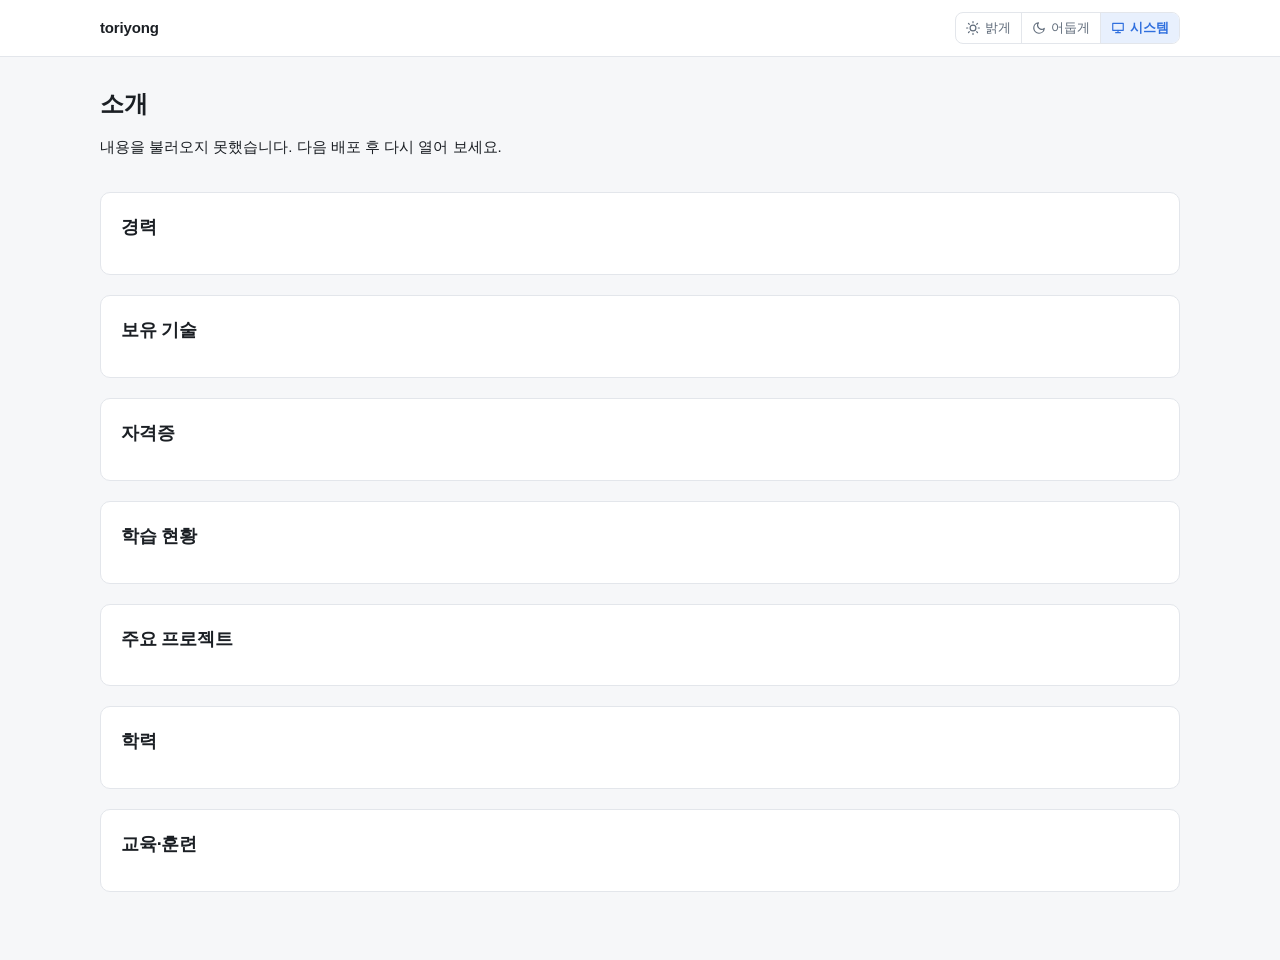
==== commit 926558c9: "소개: 포트폴리오로 공유해도 되게 독립 페이지로 포트폴리오 링크를 받은 사람에게 증시 탭이나 투자 고지가 함께 보이는 것은 맞지 않다.  - data-nav="none" 인 페이지" ====
--- a/site/about/index.html
+++ b/site/about/index.html
@@ -11,7 +11,7 @@
   <script src="../assets/theme.js"></script>
   <link rel="stylesheet" href="../assets/style.css">
 </head>
-<body data-root="../" data-tab="about">
+<body data-root="../" data-tab="about" data-nav="none">
   <main>
     <div class="wrap">
       <header class="pf-head">
--- a/site/assets/style.css
+++ b/site/assets/style.css
@@ -607,7 +607,7 @@
 /* 소개(포트폴리오) */
 .pf-head { margin-bottom: 20px; }
 .pf-headline { margin: 2px 0 10px; font-size: 16px; color: var(--accent); font-weight: 600; }
-.pf-summary { margin: 0 0 12px; max-width: 70ch; line-height: 1.75; }
+.pf-summary { margin: 0 0 12px; line-height: 1.8; }
 .pf-links { display: flex; gap: 8px; flex-wrap: wrap; }
 .pf-link { padding: 5px 13px; font-size: 13.5px; text-decoration: none; color: var(--text); border: 1px solid var(--line); border-radius: 999px; }
 .pf-link:hover { border-color: var(--accent); color: var(--accent); }
@@ -630,7 +630,7 @@
 .pf-proj { padding: 13px 0; border-top: 1px solid var(--line); }
 .pf-proj:first-child { border-top: 0; padding-top: 2px; }
 .pf-proj-head { display: flex; justify-content: space-between; gap: 10px; align-items: baseline; flex-wrap: wrap; }
-.pf-proj-sum { margin: 6px 0 8px; max-width: 72ch; line-height: 1.7; }
+.pf-proj-sum { margin: 6px 0 8px; line-height: 1.75; }
 @media (max-width: 560px) { .pf-skill-row { grid-template-columns: minmax(0, 1fr); gap: 4px; } }
 .pf-cert-act { flex: none; display: flex; gap: 6px; margin-left: auto; }
 .pf-btn { padding: 3px 10px; font-size: 12.5px; text-decoration: none; color: var(--text); border: 1px solid var(--line); border-radius: 7px; }
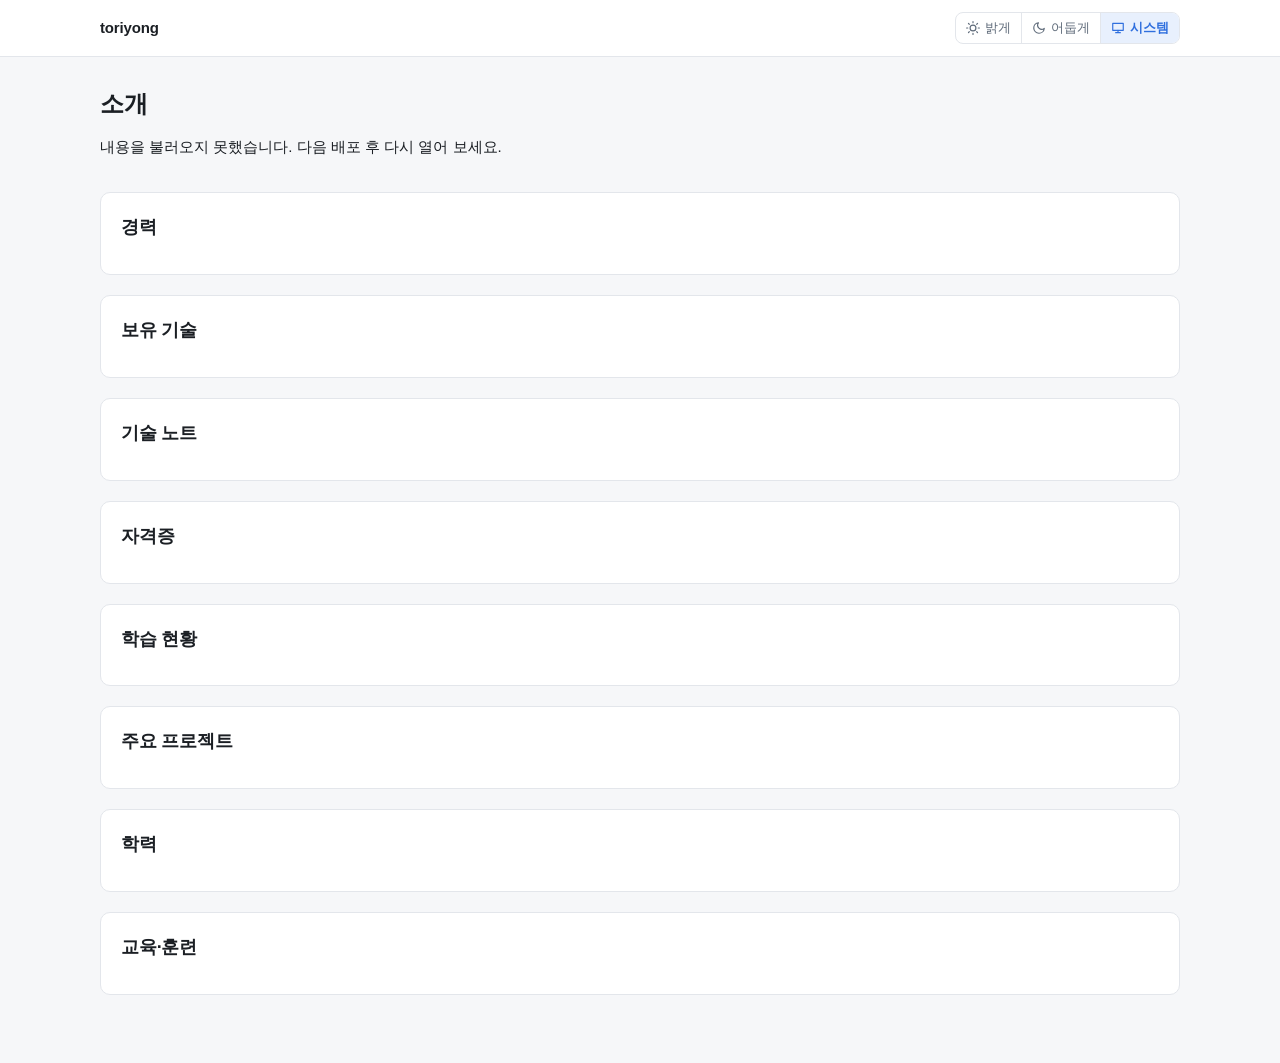
==== commit 3ea14087: "소개: '기술 노트' 섹션 추가 10년간 정리해 온 기술 노트의 주제 범위만 보여 준다. 내용·고객사명·시스템명은 넣지 않고 분야와 다룬 기술만 나열한다.  - 운영체제 / 가상화" ====
--- a/site/about/index.html
+++ b/site/about/index.html
@@ -32,6 +32,11 @@
       <section class="panel">
         <div class="panel-head"><h2>보유 기술</h2></div>
         <div id="pf-skills"></div>
+      </section>
+
+      <section class="panel" id="pf-notes-panel">
+        <div class="panel-head"><h2>기술 노트</h2></div>
+        <div id="pf-notes"></div>
       </section>
 
       <section class="panel">
--- a/site/assets/style.css
+++ b/site/assets/style.css
@@ -642,3 +642,4 @@
 .pf-job-head { display: flex; justify-content: space-between; gap: 10px; align-items: baseline; flex-wrap: wrap; margin-bottom: 6px; }
 .pf-job-title { margin-left: 8px; font-size: 13.5px; color: var(--muted); }
 .pf-job .points li { line-height: 1.7; }
+.pf-notes-intro { margin: 0 0 12px; line-height: 1.8; }
